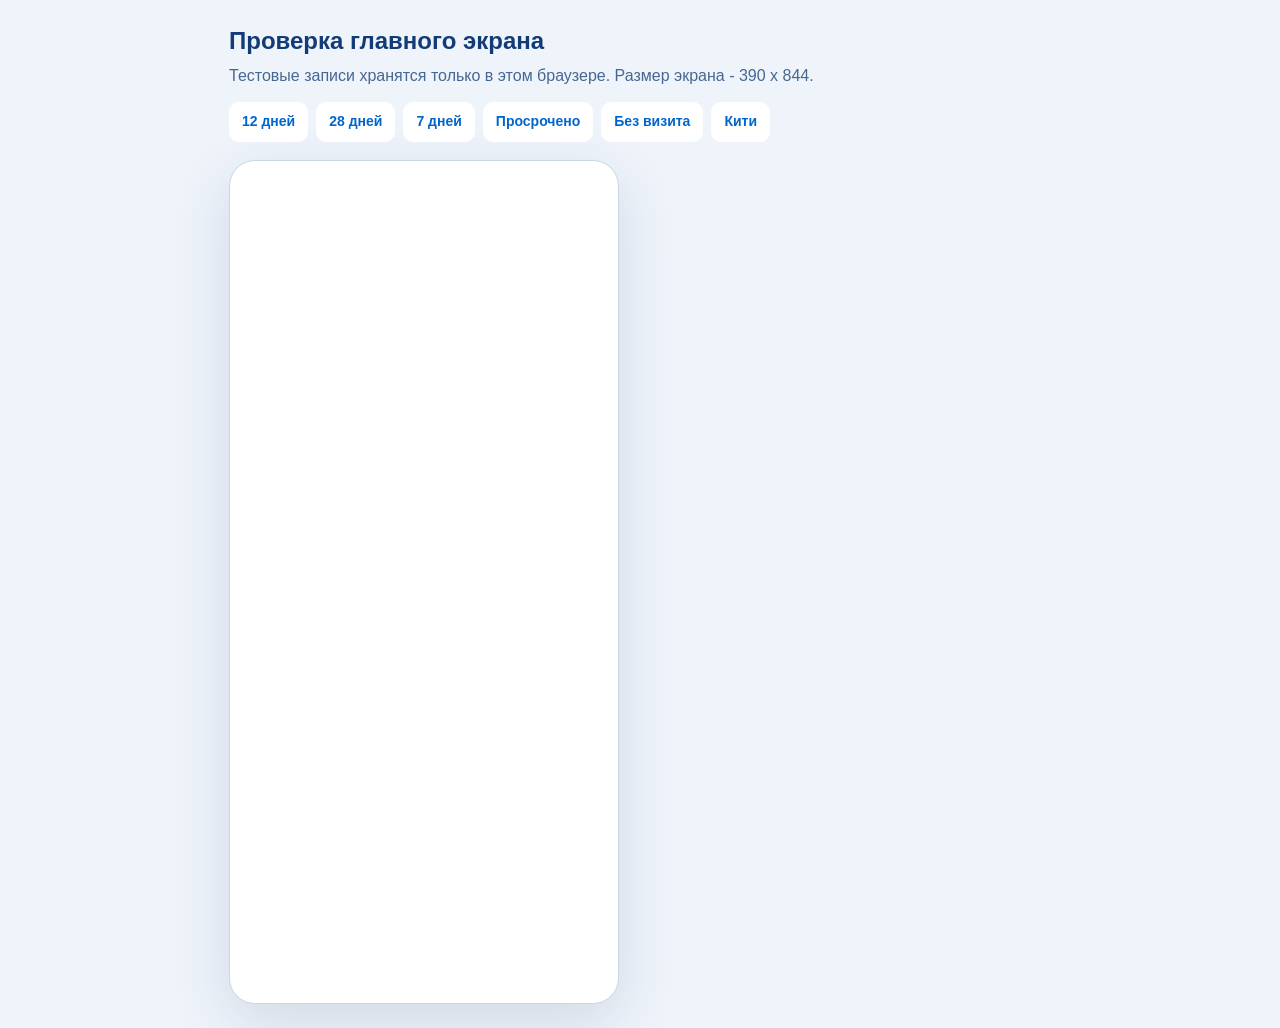
==== review.html @ 38f41c73 "Add static UI preview shell" ====
<!doctype html>
<html lang="ru"><head><meta charset="UTF-8"><meta name="robots" content="noindex, nofollow"><meta name="viewport" content="width=device-width,initial-scale=1"><title>Дневник питомца - визуальная проверка</title>
<style>
  *{box-sizing:border-box}body{margin:0;background:#eff4fb;color:#123b78;font:16px/1.4 Arial,sans-serif}
  main{max-width:870px;padding:24px;margin:0 auto}h1{font-size:24px;margin:0 0 7px}p{margin:0 0 15px;color:#456792}
  nav{display:flex;gap:8px;flex-wrap:wrap;margin:0 0 18px}a{display:inline-flex;padding:10px 13px;border-radius:10px;background:white;color:#0066cc;text-decoration:none;font-size:14px;font-weight:700}
  a:focus-visible{outline:3px solid #0066cc}iframe{display:block;width:390px;height:844px;max-width:100%;border:1px solid #cad6e7;border-radius:26px;background:white;box-shadow:0 18px 60px #18346123}
</style></head><body><main><h1>Проверка главного экрана</h1><p>Тестовые записи хранятся только в этом браузере. Размер экрана - 390 x 844.</p><nav aria-label="Тестовые состояния"><a href="./?case=reference" target="phone">12 дней</a><a href="./?case=ok" target="phone">28 дней</a><a href="./?case=soon" target="phone">7 дней</a><a href="./?case=late" target="phone">Просрочено</a><a href="./?case=empty" target="phone">Без визита</a><a href="./?case=reference&amp;pet=cat" target="phone">Кити</a></nav><iframe name="phone" title="Реальный экран приложения" src="./?case=reference"></iframe></main></body></html>
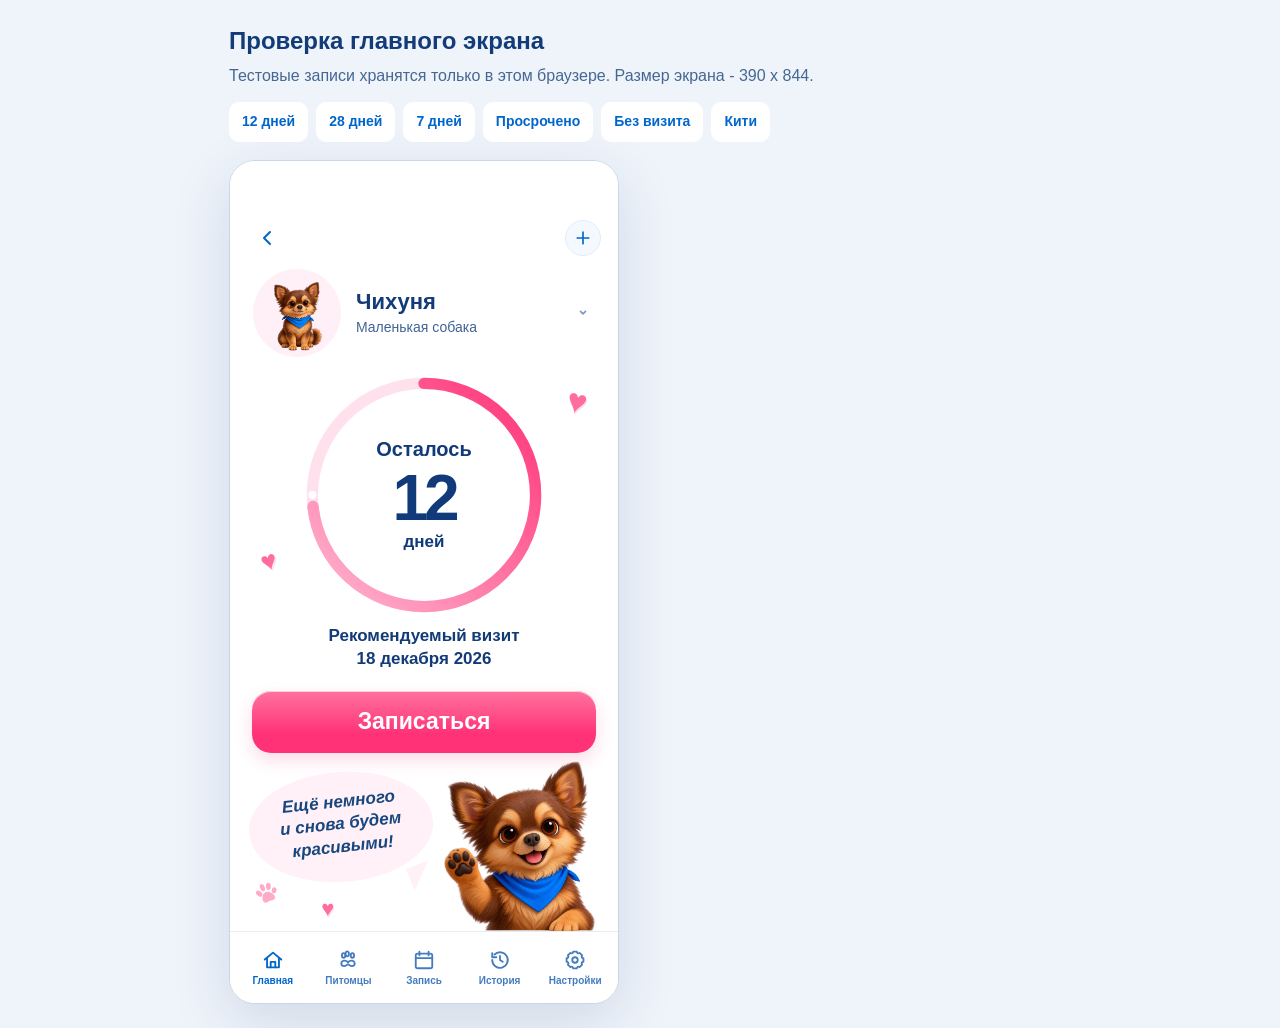
==== commit 4982c957: "Refresh visual review fixture URLs" ====
--- a/review.html
+++ b/review.html
@@ -5,4 +5,4 @@
   main{max-width:870px;padding:24px;margin:0 auto}h1{font-size:24px;margin:0 0 7px}p{margin:0 0 15px;color:#456792}
   nav{display:flex;gap:8px;flex-wrap:wrap;margin:0 0 18px}a{display:inline-flex;padding:10px 13px;border-radius:10px;background:white;color:#0066cc;text-decoration:none;font-size:14px;font-weight:700}
   a:focus-visible{outline:3px solid #0066cc}iframe{display:block;width:390px;height:844px;max-width:100%;border:1px solid #cad6e7;border-radius:26px;background:white;box-shadow:0 18px 60px #18346123}
-</style></head><body><main><h1>Проверка главного экрана</h1><p>Тестовые записи хранятся только в этом браузере. Размер экрана - 390 x 844.</p><nav aria-label="Тестовые состояния"><a href="./?case=reference" target="phone">12 дней</a><a href="./?case=ok" target="phone">28 дней</a><a href="./?case=soon" target="phone">7 дней</a><a href="./?case=late" target="phone">Просрочено</a><a href="./?case=empty" target="phone">Без визита</a><a href="./?case=reference&amp;pet=cat" target="phone">Кити</a></nav><iframe name="phone" title="Реальный экран приложения" src="./?case=reference"></iframe></main></body></html>
+</style></head><body><main><h1>Проверка главного экрана</h1><p>Тестовые записи хранятся только в этом браузере. Размер экрана - 390 x 844.</p><nav aria-label="Тестовые состояния"><a href="./?v=5&amp;case=reference" target="phone">12 дней</a><a href="./?v=5&amp;case=ok" target="phone">28 дней</a><a href="./?v=5&amp;case=soon" target="phone">7 дней</a><a href="./?v=5&amp;case=late" target="phone">Просрочено</a><a href="./?v=5&amp;case=empty" target="phone">Без визита</a><a href="./?v=5&amp;case=reference&amp;pet=cat" target="phone">Кити</a></nav><iframe name="phone" title="Реальный экран приложения" src="./?v=5&amp;case=reference"></iframe></main></body></html>
